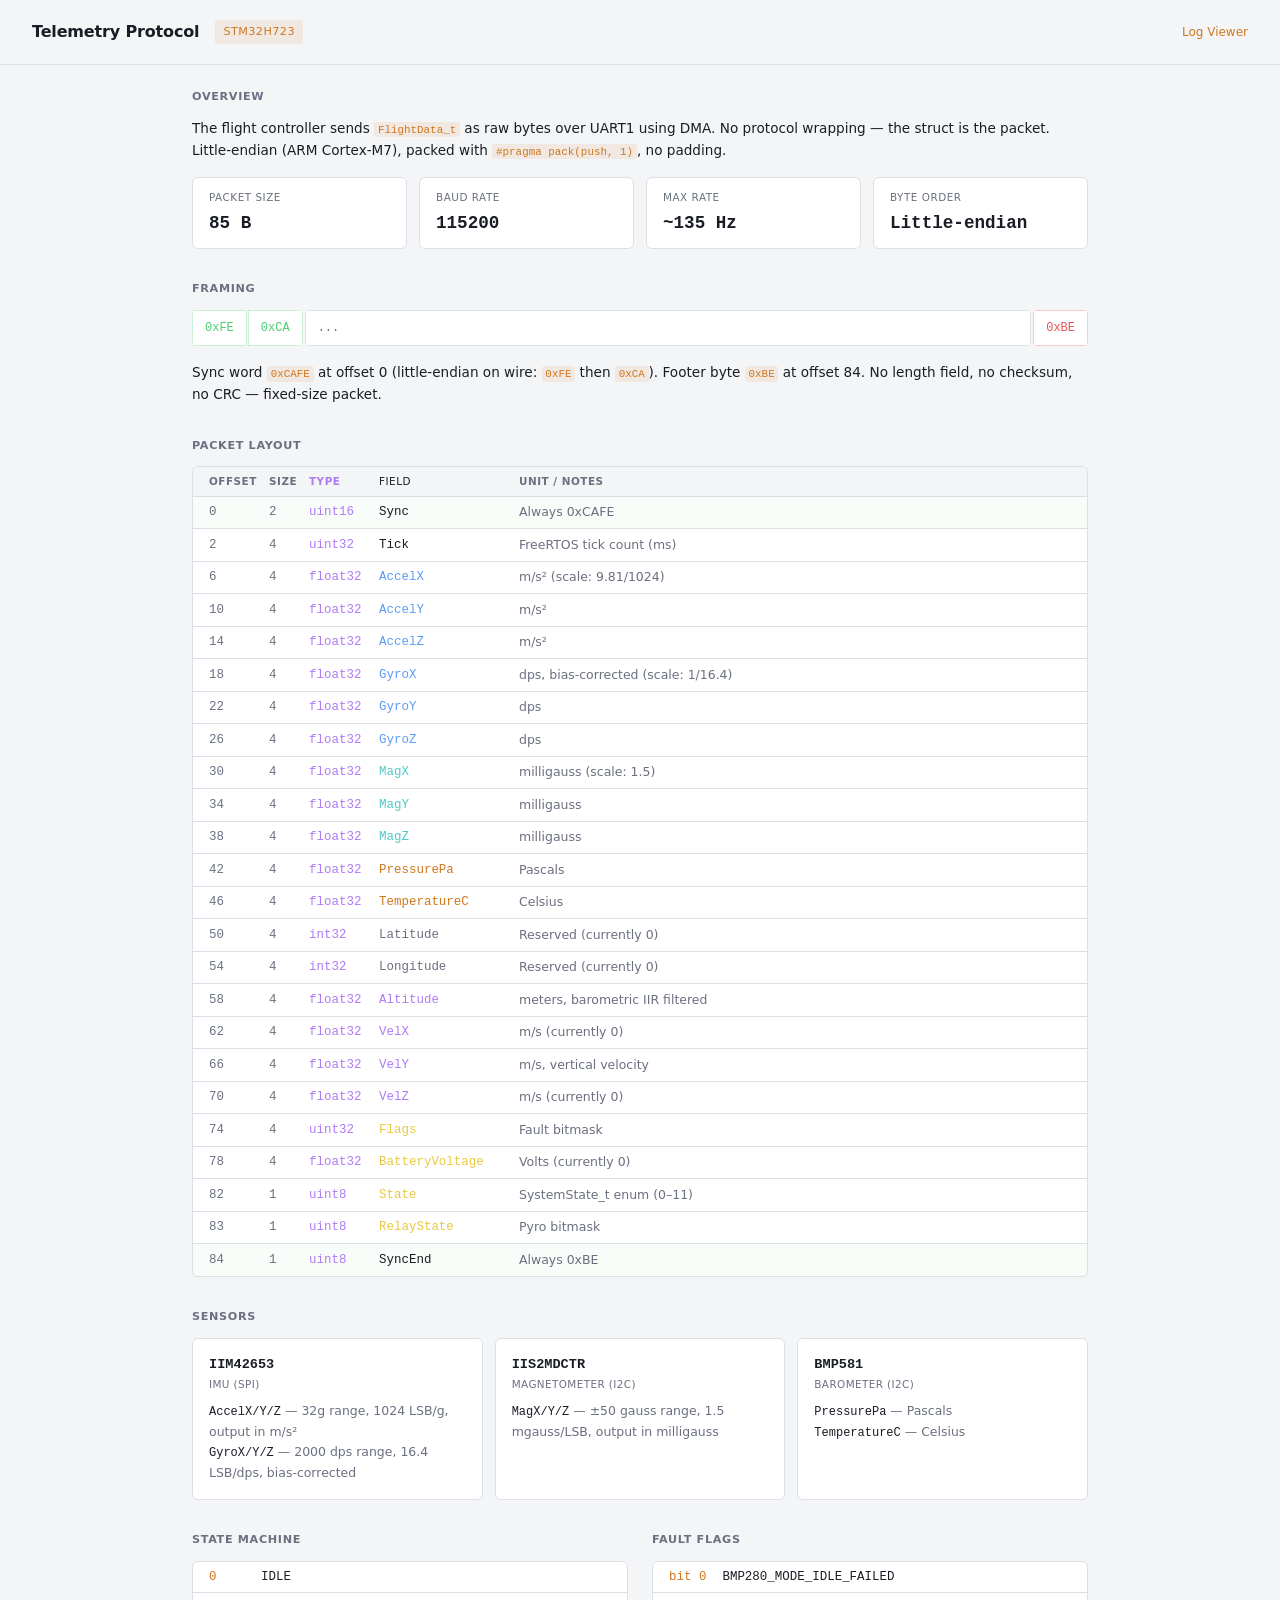
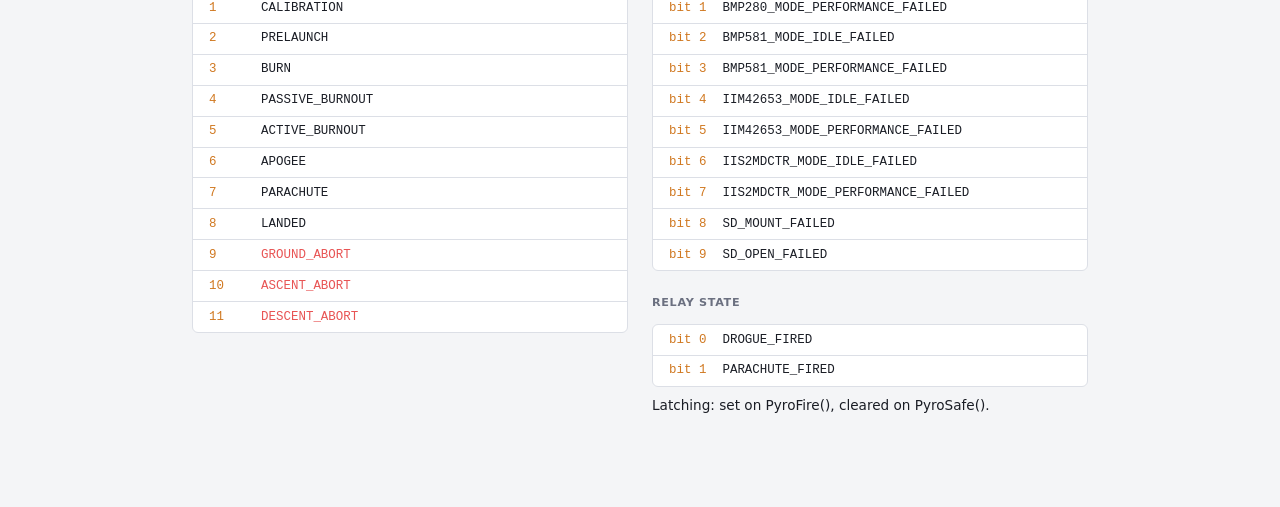
==== docs/protocol.html @ 053e610c "docs: add protocol explanation" ====
<!DOCTYPE html>
<html lang="en">
<head>
<meta charset="UTF-8">
<meta name="viewport" content="width=device-width, initial-scale=1.0">
<title>Telemetry Protocol</title>
<link rel="stylesheet" href="css/style.css">
<link rel="stylesheet" href="css/protocol.css">
</head>
<body>

<div class="header">
    <h1>Telemetry Protocol</h1>
    <span class="tag">STM32H723</span>
    <a href="index.html" class="header-link">Log Viewer</a>
</div>

<div class="protocol-content">

<section class="proto-section">
    <h2>Overview</h2>
    <p>The flight controller sends <code>FlightData_t</code> as raw bytes over UART1 using DMA. No protocol wrapping — the struct is the packet. Little-endian (ARM Cortex-M7), packed with <code>#pragma pack(push, 1)</code>, no padding.</p>
    <div class="proto-stats">
        <div class="stat-card"><div class="label">Packet size</div><div class="value">85 B</div></div>
        <div class="stat-card"><div class="label">Baud rate</div><div class="value">115200</div></div>
        <div class="stat-card"><div class="label">Max rate</div><div class="value">~135 Hz</div></div>
        <div class="stat-card"><div class="label">Byte order</div><div class="value">Little-endian</div></div>
    </div>
</section>

<section class="proto-section">
    <h2>Framing</h2>
    <div class="frame-diagram">
        <div class="frame-byte frame-sync" data-label="Sync"><span>0xFE</span><span>0xCA</span></div>
        <div class="frame-byte frame-payload" data-label="Payload (81 bytes)"><span>...</span></div>
        <div class="frame-byte frame-footer" data-label="Footer"><span>0xBE</span></div>
    </div>
    <p>Sync word <code>0xCAFE</code> at offset 0 (little-endian on wire: <code>0xFE</code> then <code>0xCA</code>). Footer byte <code>0xBE</code> at offset 84. No length field, no checksum, no CRC — fixed-size packet.</p>
</section>

<section class="proto-section">
    <h2>Packet Layout</h2>
    <div class="field-list">
        <div class="field-row field-header">
            <span class="f-offset">Offset</span>
            <span class="f-size">Size</span>
            <span class="f-type">Type</span>
            <span class="f-name">Field</span>
            <span class="f-unit">Unit / Notes</span>
        </div>
        <div class="field-row framing"><span class="f-offset">0</span><span class="f-size">2</span><span class="f-type">uint16</span><span class="f-name">Sync</span><span class="f-unit">Always 0xCAFE</span></div>
        <div class="field-row"><span class="f-offset">2</span><span class="f-size">4</span><span class="f-type">uint32</span><span class="f-name">Tick</span><span class="f-unit">FreeRTOS tick count (ms)</span></div>
        <div class="field-row imu"><span class="f-offset">6</span><span class="f-size">4</span><span class="f-type">float32</span><span class="f-name">AccelX</span><span class="f-unit">m/s² (scale: 9.81/1024)</span></div>
        <div class="field-row imu"><span class="f-offset">10</span><span class="f-size">4</span><span class="f-type">float32</span><span class="f-name">AccelY</span><span class="f-unit">m/s²</span></div>
        <div class="field-row imu"><span class="f-offset">14</span><span class="f-size">4</span><span class="f-type">float32</span><span class="f-name">AccelZ</span><span class="f-unit">m/s²</span></div>
        <div class="field-row imu"><span class="f-offset">18</span><span class="f-size">4</span><span class="f-type">float32</span><span class="f-name">GyroX</span><span class="f-unit">dps, bias-corrected (scale: 1/16.4)</span></div>
        <div class="field-row imu"><span class="f-offset">22</span><span class="f-size">4</span><span class="f-type">float32</span><span class="f-name">GyroY</span><span class="f-unit">dps</span></div>
        <div class="field-row imu"><span class="f-offset">26</span><span class="f-size">4</span><span class="f-type">float32</span><span class="f-name">GyroZ</span><span class="f-unit">dps</span></div>
        <div class="field-row mag"><span class="f-offset">30</span><span class="f-size">4</span><span class="f-type">float32</span><span class="f-name">MagX</span><span class="f-unit">milligauss (scale: 1.5)</span></div>
        <div class="field-row mag"><span class="f-offset">34</span><span class="f-size">4</span><span class="f-type">float32</span><span class="f-name">MagY</span><span class="f-unit">milligauss</span></div>
        <div class="field-row mag"><span class="f-offset">38</span><span class="f-size">4</span><span class="f-type">float32</span><span class="f-name">MagZ</span><span class="f-unit">milligauss</span></div>
        <div class="field-row baro"><span class="f-offset">42</span><span class="f-size">4</span><span class="f-type">float32</span><span class="f-name">PressurePa</span><span class="f-unit">Pascals</span></div>
        <div class="field-row baro"><span class="f-offset">46</span><span class="f-size">4</span><span class="f-type">float32</span><span class="f-name">TemperatureC</span><span class="f-unit">Celsius</span></div>
        <div class="field-row gps"><span class="f-offset">50</span><span class="f-size">4</span><span class="f-type">int32</span><span class="f-name">Latitude</span><span class="f-unit">Reserved (currently 0)</span></div>
        <div class="field-row gps"><span class="f-offset">54</span><span class="f-size">4</span><span class="f-type">int32</span><span class="f-name">Longitude</span><span class="f-unit">Reserved (currently 0)</span></div>
        <div class="field-row nav"><span class="f-offset">58</span><span class="f-size">4</span><span class="f-type">float32</span><span class="f-name">Altitude</span><span class="f-unit">meters, barometric IIR filtered</span></div>
        <div class="field-row nav"><span class="f-offset">62</span><span class="f-size">4</span><span class="f-type">float32</span><span class="f-name">VelX</span><span class="f-unit">m/s (currently 0)</span></div>
        <div class="field-row nav"><span class="f-offset">66</span><span class="f-size">4</span><span class="f-type">float32</span><span class="f-name">VelY</span><span class="f-unit">m/s, vertical velocity</span></div>
        <div class="field-row nav"><span class="f-offset">70</span><span class="f-size">4</span><span class="f-type">float32</span><span class="f-name">VelZ</span><span class="f-unit">m/s (currently 0)</span></div>
        <div class="field-row status"><span class="f-offset">74</span><span class="f-size">4</span><span class="f-type">uint32</span><span class="f-name">Flags</span><span class="f-unit">Fault bitmask</span></div>
        <div class="field-row status"><span class="f-offset">78</span><span class="f-size">4</span><span class="f-type">float32</span><span class="f-name">BatteryVoltage</span><span class="f-unit">Volts (currently 0)</span></div>
        <div class="field-row status"><span class="f-offset">82</span><span class="f-size">1</span><span class="f-type">uint8</span><span class="f-name">State</span><span class="f-unit">SystemState_t enum (0–11)</span></div>
        <div class="field-row status"><span class="f-offset">83</span><span class="f-size">1</span><span class="f-type">uint8</span><span class="f-name">RelayState</span><span class="f-unit">Pyro bitmask</span></div>
        <div class="field-row framing"><span class="f-offset">84</span><span class="f-size">1</span><span class="f-type">uint8</span><span class="f-name">SyncEnd</span><span class="f-unit">Always 0xBE</span></div>
    </div>
</section>

<section class="proto-section">
    <h2>Sensors</h2>
    <div class="sensor-grid">
        <div class="sensor-card">
            <div class="sensor-name">IIM42653</div>
            <div class="sensor-type">IMU (SPI)</div>
            <div class="sensor-fields">
                <span>AccelX/Y/Z</span> — 32g range, 1024 LSB/g, output in m/s²<br>
                <span>GyroX/Y/Z</span> — 2000 dps range, 16.4 LSB/dps, bias-corrected
            </div>
        </div>
        <div class="sensor-card">
            <div class="sensor-name">IIS2MDCTR</div>
            <div class="sensor-type">Magnetometer (I2C)</div>
            <div class="sensor-fields">
                <span>MagX/Y/Z</span> — ±50 gauss range, 1.5 mgauss/LSB, output in milligauss
            </div>
        </div>
        <div class="sensor-card">
            <div class="sensor-name">BMP581</div>
            <div class="sensor-type">Barometer (I2C)</div>
            <div class="sensor-fields">
                <span>PressurePa</span> — Pascals<br>
                <span>TemperatureC</span> — Celsius
            </div>
        </div>
    </div>
</section>

<section class="proto-section two-col">
    <div>
        <h2>State Machine</h2>
        <div class="enum-list">
            <div class="enum-row"><span class="enum-val">0</span><span class="enum-name">IDLE</span></div>
            <div class="enum-row"><span class="enum-val">1</span><span class="enum-name">CALIBRATION</span></div>
            <div class="enum-row"><span class="enum-val">2</span><span class="enum-name">PRELAUNCH</span></div>
            <div class="enum-row"><span class="enum-val">3</span><span class="enum-name">BURN</span></div>
            <div class="enum-row"><span class="enum-val">4</span><span class="enum-name">PASSIVE_BURNOUT</span></div>
            <div class="enum-row"><span class="enum-val">5</span><span class="enum-name">ACTIVE_BURNOUT</span></div>
            <div class="enum-row"><span class="enum-val">6</span><span class="enum-name">APOGEE</span></div>
            <div class="enum-row"><span class="enum-val">7</span><span class="enum-name">PARACHUTE</span></div>
            <div class="enum-row"><span class="enum-val">8</span><span class="enum-name">LANDED</span></div>
            <div class="enum-row abort"><span class="enum-val">9</span><span class="enum-name">GROUND_ABORT</span></div>
            <div class="enum-row abort"><span class="enum-val">10</span><span class="enum-name">ASCENT_ABORT</span></div>
            <div class="enum-row abort"><span class="enum-val">11</span><span class="enum-name">DESCENT_ABORT</span></div>
        </div>
    </div>
    <div>
        <h2>Fault Flags</h2>
        <div class="enum-list">
            <div class="enum-row"><span class="enum-val">bit 0</span><span class="enum-name">BMP280_MODE_IDLE_FAILED</span></div>
            <div class="enum-row"><span class="enum-val">bit 1</span><span class="enum-name">BMP280_MODE_PERFORMANCE_FAILED</span></div>
            <div class="enum-row"><span class="enum-val">bit 2</span><span class="enum-name">BMP581_MODE_IDLE_FAILED</span></div>
            <div class="enum-row"><span class="enum-val">bit 3</span><span class="enum-name">BMP581_MODE_PERFORMANCE_FAILED</span></div>
            <div class="enum-row"><span class="enum-val">bit 4</span><span class="enum-name">IIM42653_MODE_IDLE_FAILED</span></div>
            <div class="enum-row"><span class="enum-val">bit 5</span><span class="enum-name">IIM42653_MODE_PERFORMANCE_FAILED</span></div>
            <div class="enum-row"><span class="enum-val">bit 6</span><span class="enum-name">IIS2MDCTR_MODE_IDLE_FAILED</span></div>
            <div class="enum-row"><span class="enum-val">bit 7</span><span class="enum-name">IIS2MDCTR_MODE_PERFORMANCE_FAILED</span></div>
            <div class="enum-row"><span class="enum-val">bit 8</span><span class="enum-name">SD_MOUNT_FAILED</span></div>
            <div class="enum-row"><span class="enum-val">bit 9</span><span class="enum-name">SD_OPEN_FAILED</span></div>
        </div>

        <h2 style="margin-top: 1.5rem;">Relay State</h2>
        <div class="enum-list">
            <div class="enum-row"><span class="enum-val">bit 0</span><span class="enum-name">DROGUE_FIRED</span></div>
            <div class="enum-row"><span class="enum-val">bit 1</span><span class="enum-name">PARACHUTE_FIRED</span></div>
        </div>
        <p class="enum-note">Latching: set on PyroFire(), cleared on PyroSafe().</p>
    </div>
</section>

</div>

</body>
</html>
---- docs/css/style.css ----
:root {
    --bg: #12141a;
    --surface: #1a1d25;
    --border: #2a2d38;
    --text: #e0e2e8;
    --text-dim: #7a7e8c;
    --accent: #e89030;
    --accent-dim: rgba(232, 144, 48, 0.15);
    --red: #e85454;
    --green: #4ecb71;
    --blue: #5b9cf6;
    --purple: #b07af5;
    --cyan: #4ec9c9;
    --yellow: #e8c840;
    --chart-grid: rgba(255,255,255,0.04);
    --chart-grid-strong: rgba(255,255,255,0.08);
    --handle: #e89030;
    --range-bg: rgba(232, 144, 48, 0.08);
    --range-active: rgba(232, 144, 48, 0.15);
}

@media (prefers-color-scheme: light) {
    :root {
        --bg: #f4f5f7;
        --surface: #ffffff;
        --border: #dcdfe6;
        --text: #1a1d25;
        --text-dim: #6b7080;
        --accent: #d07820;
        --accent-dim: rgba(208, 120, 32, 0.1);
        --chart-grid: rgba(0,0,0,0.04);
        --chart-grid-strong: rgba(0,0,0,0.08);
        --handle: #d07820;
        --range-bg: rgba(208, 120, 32, 0.06);
        --range-active: rgba(208, 120, 32, 0.12);
    }
}

:root[data-theme="light"] {
    --bg: #f4f5f7;
    --surface: #ffffff;
    --border: #dcdfe6;
    --text: #1a1d25;
    --text-dim: #6b7080;
    --accent: #d07820;
    --accent-dim: rgba(208, 120, 32, 0.1);
    --chart-grid: rgba(0,0,0,0.04);
    --chart-grid-strong: rgba(0,0,0,0.08);
    --handle: #d07820;
    --range-bg: rgba(208, 120, 32, 0.06);
    --range-active: rgba(208, 120, 32, 0.12);
}

:root[data-theme="dark"] {
    --bg: #12141a;
    --surface: #1a1d25;
    --border: #2a2d38;
    --text: #e0e2e8;
    --text-dim: #7a7e8c;
    --accent: #e89030;
    --accent-dim: rgba(232, 144, 48, 0.15);
    --chart-grid: rgba(255,255,255,0.04);
    --chart-grid-strong: rgba(255,255,255,0.08);
    --handle: #e89030;
    --range-bg: rgba(232, 144, 48, 0.08);
    --range-active: rgba(232, 144, 48, 0.15);
}

* { margin: 0; padding: 0; box-sizing: border-box; }

body {
    font-family: -apple-system, BlinkMacSystemFont, 'Segoe UI', system-ui, sans-serif;
    background: var(--bg);
    color: var(--text);
    min-height: 100vh;
    line-height: 1.5;
}

.header {
    padding: 1.25rem 2rem;
    border-bottom: 1px solid var(--border);
    display: flex;
    align-items: center;
    gap: 1rem;
}

.header h1 { font-size: 1rem; font-weight: 600; letter-spacing: -0.01em; }

.header .tag {
    font-size: 0.7rem; font-weight: 500; letter-spacing: 0.04em;
    text-transform: uppercase; color: var(--accent);
    background: var(--accent-dim); padding: 0.2rem 0.5rem; border-radius: 3px;
}

.header .header-link {
    font-size: 0.75rem; color: var(--accent); text-decoration: none; font-weight: 500;
}
.header .header-link:hover { text-decoration: underline; }

.header .file-info {
    margin-left: auto; font-size: 0.8rem; color: var(--text-dim);
    font-family: 'SF Mono', 'Cascadia Code', 'Fira Code', monospace;
}

.drop-zone {
    margin: 1.5rem 2rem; padding: 3rem 2rem;
    border: 2px dashed var(--border); border-radius: 8px;
    text-align: center; cursor: pointer;
    transition: border-color 0.15s, background 0.15s;
}
.drop-zone:hover, .drop-zone.dragover { border-color: var(--accent); background: var(--accent-dim); }
.drop-zone p { color: var(--text-dim); font-size: 0.9rem; }
.drop-zone p strong { color: var(--text); }
.drop-zone .formats {
    margin-top: 0.5rem; font-size: 0.75rem; color: var(--text-dim);
    font-family: 'SF Mono', 'Cascadia Code', 'Fira Code', monospace;
}

.stats {
    display: grid; grid-template-columns: repeat(auto-fit, minmax(140px, 1fr));
    gap: 0.75rem; margin: 0 2rem 1.5rem;
}
.stat-card {
    background: var(--surface); border: 1px solid var(--border);
    border-radius: 6px; padding: 0.75rem 1rem;
}
.stat-card .label {
    font-size: 0.65rem; font-weight: 500; letter-spacing: 0.05em;
    text-transform: uppercase; color: var(--text-dim); margin-bottom: 0.25rem;
}
.stat-card .value {
    font-size: 1.1rem; font-weight: 600;
    font-family: 'SF Mono', 'Cascadia Code', 'Fira Code', monospace;
    font-variant-numeric: tabular-nums;
}

.range-control {
    margin: 0 2rem 1rem; padding: 0.75rem 1rem;
    background: var(--surface); border: 1px solid var(--border); border-radius: 6px;
}
.range-control .range-label {
    font-size: 0.65rem; font-weight: 500; letter-spacing: 0.05em;
    text-transform: uppercase; color: var(--text-dim); margin-bottom: 0.5rem;
    display: flex; justify-content: space-between;
}
.range-track {
    position: relative; height: 32px; background: var(--range-bg);
    border-radius: 4px; cursor: pointer; user-select: none;
}
.range-selected {
    position: absolute; top: 0; height: 100%;
    background: var(--range-active); border-radius: 2px;
}
.range-handle {
    position: absolute; top: -2px; width: 8px; height: 36px;
    background: var(--handle); border-radius: 3px; cursor: ew-resize;
    transition: transform 0.05s;
}
.range-handle:hover, .range-handle.active { transform: scaleX(1.4); }
.range-handle-left { border-top-right-radius: 0; border-bottom-right-radius: 0; }
.range-handle-right { border-top-left-radius: 0; border-bottom-left-radius: 0; }
.range-minimap {
    position: absolute; top: 4px; left: 0; right: 0; bottom: 4px;
    pointer-events: none;
}
.range-minimap canvas { width: 100%; height: 100%; display: block; }

.charts { padding: 0 2rem 2rem; display: flex; flex-direction: column; gap: 1rem; }
.chart-container {
    background: var(--surface); border: 1px solid var(--border);
    border-radius: 6px; padding: 1rem; overflow-x: auto;
    position: relative;
}
.chart-container .chart-title {
    font-size: 0.75rem; font-weight: 600; letter-spacing: 0.03em;
    text-transform: uppercase; color: var(--text-dim);
    margin-bottom: 0.75rem; display: flex; align-items: center; gap: 0.75rem;
}
.chart-container .chart-title .legend { display: flex; gap: 0.75rem; font-weight: 400; font-size: 0.65rem; }
.chart-container .chart-title .legend span { display: flex; align-items: center; gap: 0.3rem; }
.chart-container .chart-title .legend span::before { content: ''; width: 10px; height: 2px; border-radius: 1px; }
.legend-x::before { background: var(--red) !important; }
.legend-y::before { background: var(--green) !important; }
.legend-z::before { background: var(--blue) !important; }
.chart-container canvas { width: 100%; height: 180px; display: block; }

input[type="file"] { display: none; }
.chart-tooltip {
    position: absolute; pointer-events: none;
    background: var(--surface); border: 1px solid var(--border);
    border-radius: 4px; padding: 0.35rem 0.5rem;
    font-size: 0.7rem; font-family: 'SF Mono', 'Cascadia Code', 'Fira Code', monospace;
    font-variant-numeric: tabular-nums; color: var(--text);
    white-space: nowrap; z-index: 10; box-shadow: 0 2px 8px rgba(0,0,0,0.2);
    transition: opacity 0.08s;
}
.chart-tooltip .tt-sample { color: var(--text-dim); margin-bottom: 0.15rem; }
.chart-tooltip .tt-drop {
    color: var(--red); font-weight: 600; margin-bottom: 0.15rem;
}
.chart-tooltip .tt-row { display: flex; align-items: center; gap: 0.4rem; }
.chart-tooltip .tt-dot { width: 6px; height: 6px; border-radius: 50%; flex-shrink: 0; }
.hidden { display: none; }
---- docs/css/protocol.css ----
.header .header-link { margin-left: auto; }

.protocol-content {
    max-width: 960px;
    margin: 0 auto;
    padding: 1.5rem 2rem 3rem;
}

.proto-section {
    margin-bottom: 2rem;
}
.proto-section h2 {
    font-size: 0.7rem;
    font-weight: 600;
    letter-spacing: 0.06em;
    text-transform: uppercase;
    color: var(--text-dim);
    margin-bottom: 0.75rem;
}
.proto-section p {
    font-size: 0.85rem;
    color: var(--text);
    line-height: 1.6;
    margin-bottom: 0.75rem;
}
.proto-section code {
    font-family: 'SF Mono', 'Cascadia Code', 'Fira Code', monospace;
    font-size: 0.8em;
    background: var(--accent-dim);
    color: var(--accent);
    padding: 0.15em 0.35em;
    border-radius: 3px;
}

.proto-stats {
    display: grid;
    grid-template-columns: repeat(4, 1fr);
    gap: 0.75rem;
    margin-top: 1rem;
}

/* frame diagram */
.frame-diagram {
    display: flex;
    gap: 2px;
    margin-bottom: 1rem;
    font-family: 'SF Mono', 'Cascadia Code', 'Fira Code', monospace;
    font-size: 0.75rem;
}
.frame-byte {
    display: flex;
    gap: 1px;
    border-radius: 4px;
    overflow: hidden;
    position: relative;
}
.frame-byte span {
    padding: 0.5rem 0.75rem;
    background: var(--surface);
    border: 1px solid var(--border);
}
.frame-byte[data-label]::after {
    content: attr(data-label);
    position: absolute;
    bottom: -1.4rem;
    left: 50%;
    transform: translateX(-50%);
    font-size: 0.6rem;
    color: var(--text-dim);
    white-space: nowrap;
}
.frame-sync span { color: var(--green); border-color: rgba(78, 203, 113, 0.3); }
.frame-payload span { color: var(--text-dim); flex: 1; }
.frame-payload { flex: 1; }
.frame-footer span { color: var(--red); border-color: rgba(232, 84, 84, 0.3); }

/* field list */
.field-list {
    background: var(--surface);
    border: 1px solid var(--border);
    border-radius: 6px;
    overflow: hidden;
}
.field-row {
    display: grid;
    grid-template-columns: 60px 40px 70px 140px 1fr;
    padding: 0.4rem 1rem;
    font-size: 0.78rem;
    font-family: 'SF Mono', 'Cascadia Code', 'Fira Code', monospace;
    border-bottom: 1px solid var(--border);
    align-items: center;
}
.field-row:last-child { border-bottom: none; }
.field-header {
    font-family: -apple-system, BlinkMacSystemFont, 'Segoe UI', system-ui, sans-serif;
    font-size: 0.65rem;
    font-weight: 600;
    letter-spacing: 0.05em;
    text-transform: uppercase;
    color: var(--text-dim);
    background: var(--bg);
}
.field-row .f-offset { color: var(--text-dim); }
.field-row .f-size { color: var(--text-dim); }
.field-row .f-type { color: var(--purple); }
.field-row .f-name { color: var(--text); font-weight: 500; }
.field-row .f-unit { color: var(--text-dim); font-family: -apple-system, BlinkMacSystemFont, 'Segoe UI', system-ui, sans-serif; }

.field-row.framing { background: rgba(78, 203, 113, 0.04); }
.field-row.imu .f-name { color: var(--blue); }
.field-row.mag .f-name { color: var(--cyan); }
.field-row.baro .f-name { color: var(--accent); }
.field-row.gps .f-name { color: var(--text-dim); }
.field-row.nav .f-name { color: var(--purple); }
.field-row.status .f-name { color: var(--yellow); }

/* sensor cards */
.sensor-grid {
    display: grid;
    grid-template-columns: repeat(3, 1fr);
    gap: 0.75rem;
}
.sensor-card {
    background: var(--surface);
    border: 1px solid var(--border);
    border-radius: 6px;
    padding: 1rem;
}
.sensor-name {
    font-family: 'SF Mono', 'Cascadia Code', 'Fira Code', monospace;
    font-size: 0.85rem;
    font-weight: 600;
    color: var(--text);
    margin-bottom: 0.15rem;
}
.sensor-type {
    font-size: 0.65rem;
    font-weight: 500;
    letter-spacing: 0.04em;
    text-transform: uppercase;
    color: var(--text-dim);
    margin-bottom: 0.5rem;
}
.sensor-fields {
    font-size: 0.78rem;
    color: var(--text-dim);
    line-height: 1.6;
}
.sensor-fields span {
    color: var(--text);
    font-family: 'SF Mono', 'Cascadia Code', 'Fira Code', monospace;
    font-size: 0.75rem;
}

/* two column layout */
.two-col {
    display: grid;
    grid-template-columns: 1fr 1fr;
    gap: 1.5rem;
}

/* enum lists */
.enum-list {
    background: var(--surface);
    border: 1px solid var(--border);
    border-radius: 6px;
    overflow: hidden;
}
.enum-row {
    display: flex;
    align-items: center;
    gap: 1rem;
    padding: 0.35rem 1rem;
    font-size: 0.78rem;
    border-bottom: 1px solid var(--border);
}
.enum-row:last-child { border-bottom: none; }
.enum-val {
    font-family: 'SF Mono', 'Cascadia Code', 'Fira Code', monospace;
    color: var(--accent);
    min-width: 36px;
}
.enum-name {
    font-family: 'SF Mono', 'Cascadia Code', 'Fira Code', monospace;
    color: var(--text);
}
.enum-row.abort .enum-name { color: var(--red); }
.enum-note {
    font-size: 0.75rem;
    color: var(--text-dim);
    margin-top: 0.5rem;
}

@media (max-width: 700px) {
    .proto-stats { grid-template-columns: repeat(2, 1fr); }
    .sensor-grid { grid-template-columns: 1fr; }
    .two-col { grid-template-columns: 1fr; }
    .field-row { grid-template-columns: 45px 30px 60px 110px 1fr; font-size: 0.7rem; padding: 0.35rem 0.5rem; }
}
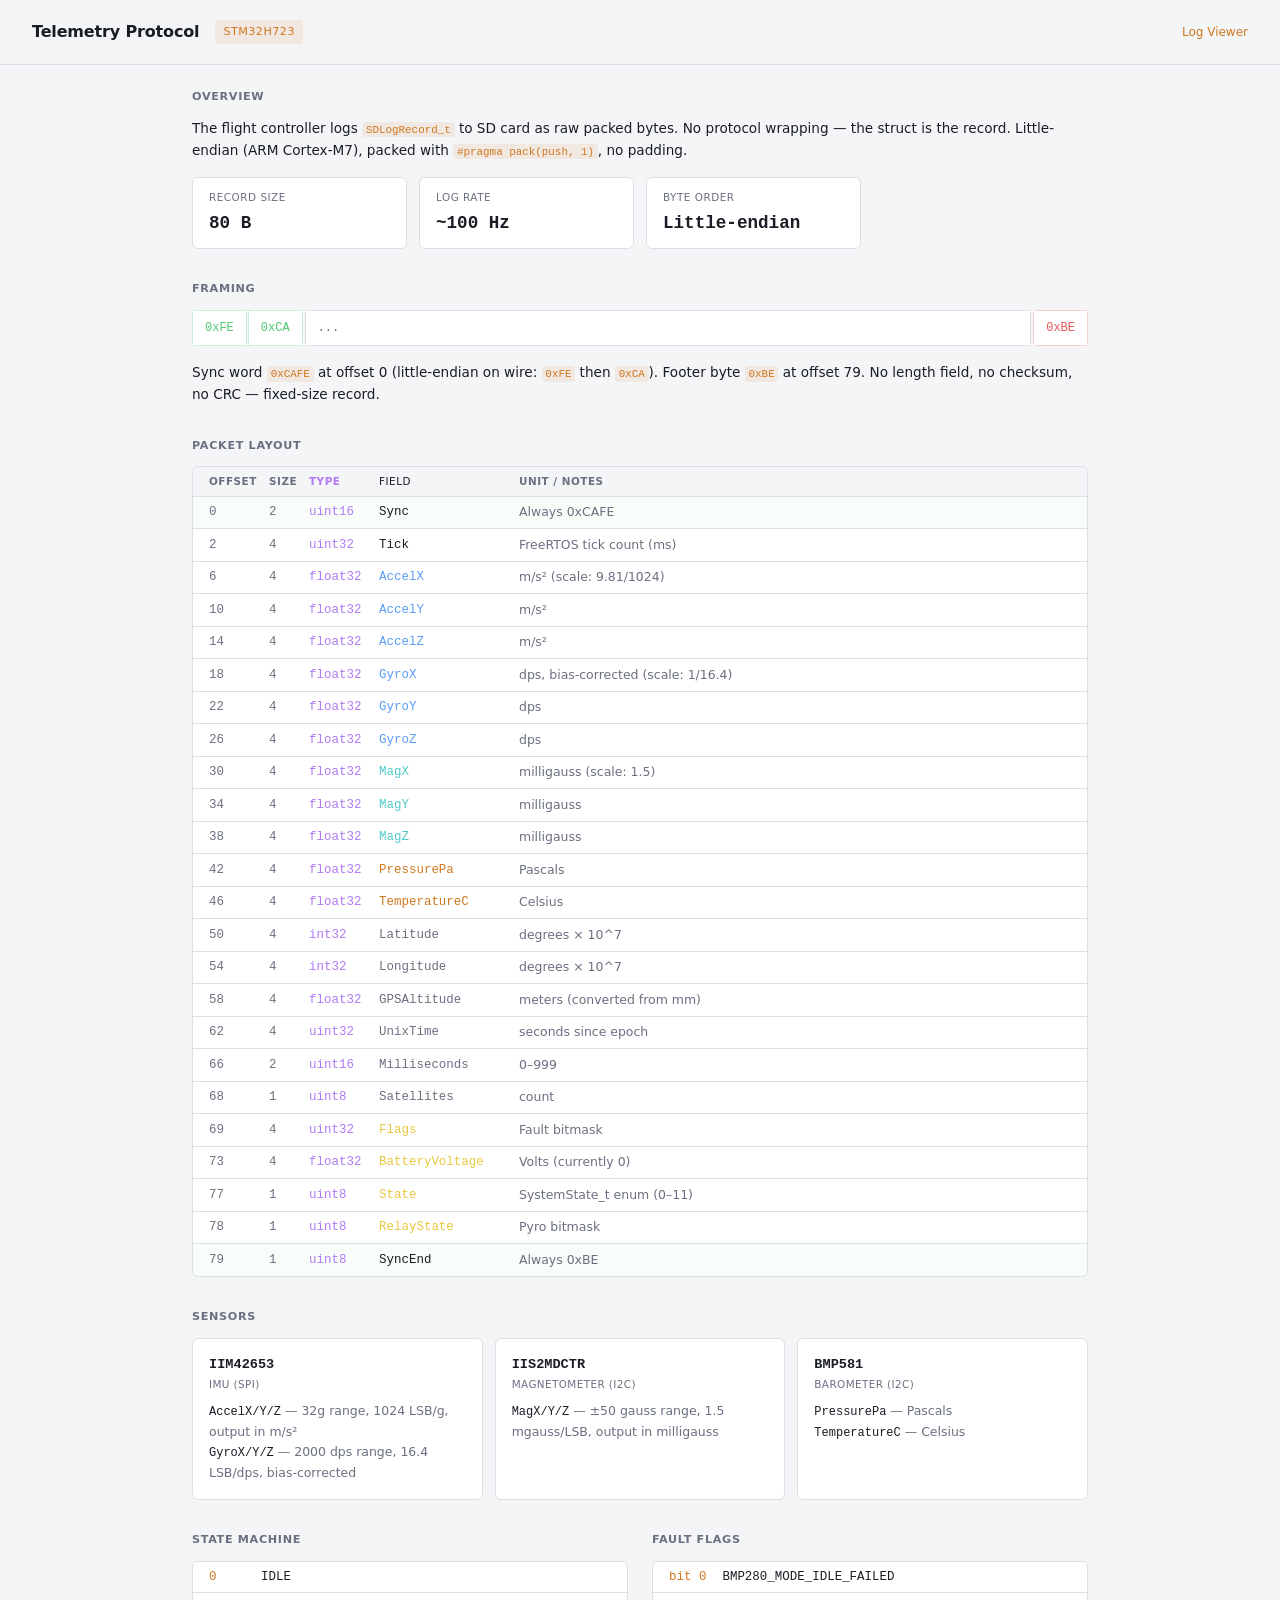
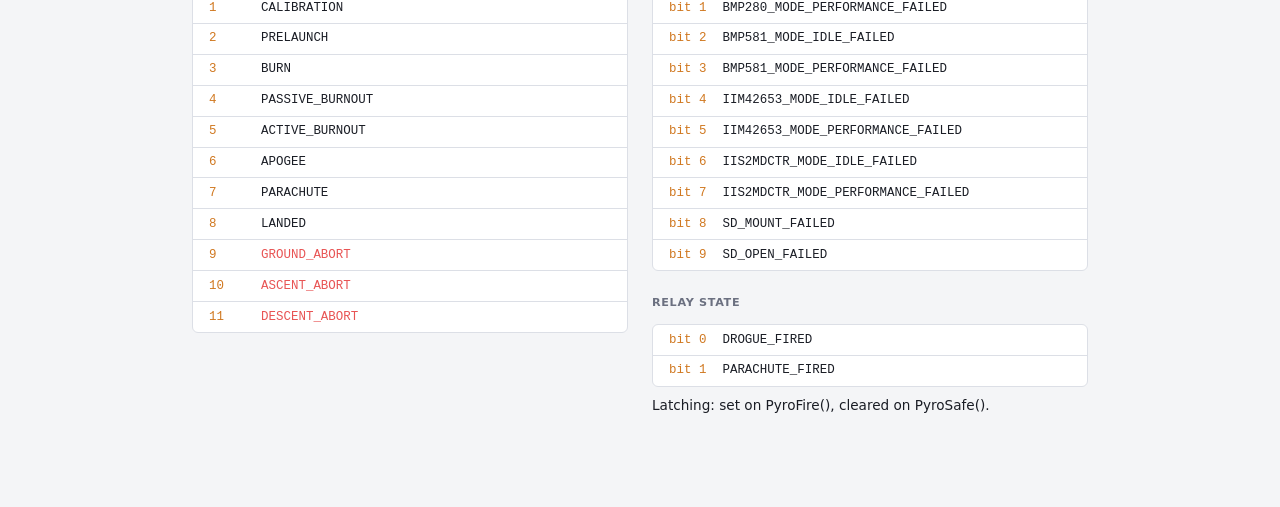
==== commit 72411723: "fix: update structs ahead of changes" ====
--- a/docs/protocol.html
+++ b/docs/protocol.html
@@ -19,11 +19,10 @@
 
 <section class="proto-section">
     <h2>Overview</h2>
-    <p>The flight controller sends <code>FlightData_t</code> as raw bytes over UART1 using DMA. No protocol wrapping — the struct is the packet. Little-endian (ARM Cortex-M7), packed with <code>#pragma pack(push, 1)</code>, no padding.</p>
+    <p>The flight controller logs <code>SDLogRecord_t</code> to SD card as raw packed bytes. No protocol wrapping — the struct is the record. Little-endian (ARM Cortex-M7), packed with <code>#pragma pack(push, 1)</code>, no padding.</p>
     <div class="proto-stats">
-        <div class="stat-card"><div class="label">Packet size</div><div class="value">85 B</div></div>
-        <div class="stat-card"><div class="label">Baud rate</div><div class="value">115200</div></div>
-        <div class="stat-card"><div class="label">Max rate</div><div class="value">~135 Hz</div></div>
+        <div class="stat-card"><div class="label">Record size</div><div class="value">80 B</div></div>
+        <div class="stat-card"><div class="label">Log rate</div><div class="value">~100 Hz</div></div>
         <div class="stat-card"><div class="label">Byte order</div><div class="value">Little-endian</div></div>
     </div>
 </section>
@@ -32,10 +31,10 @@
     <h2>Framing</h2>
     <div class="frame-diagram">
         <div class="frame-byte frame-sync" data-label="Sync"><span>0xFE</span><span>0xCA</span></div>
-        <div class="frame-byte frame-payload" data-label="Payload (81 bytes)"><span>...</span></div>
+        <div class="frame-byte frame-payload" data-label="Payload (76 bytes)"><span>...</span></div>
         <div class="frame-byte frame-footer" data-label="Footer"><span>0xBE</span></div>
     </div>
-    <p>Sync word <code>0xCAFE</code> at offset 0 (little-endian on wire: <code>0xFE</code> then <code>0xCA</code>). Footer byte <code>0xBE</code> at offset 84. No length field, no checksum, no CRC — fixed-size packet.</p>
+    <p>Sync word <code>0xCAFE</code> at offset 0 (little-endian on wire: <code>0xFE</code> then <code>0xCA</code>). Footer byte <code>0xBE</code> at offset 79. No length field, no checksum, no CRC — fixed-size record.</p>
 </section>
 
 <section class="proto-section">
@@ -61,17 +60,17 @@
         <div class="field-row mag"><span class="f-offset">38</span><span class="f-size">4</span><span class="f-type">float32</span><span class="f-name">MagZ</span><span class="f-unit">milligauss</span></div>
         <div class="field-row baro"><span class="f-offset">42</span><span class="f-size">4</span><span class="f-type">float32</span><span class="f-name">PressurePa</span><span class="f-unit">Pascals</span></div>
         <div class="field-row baro"><span class="f-offset">46</span><span class="f-size">4</span><span class="f-type">float32</span><span class="f-name">TemperatureC</span><span class="f-unit">Celsius</span></div>
-        <div class="field-row gps"><span class="f-offset">50</span><span class="f-size">4</span><span class="f-type">int32</span><span class="f-name">Latitude</span><span class="f-unit">Reserved (currently 0)</span></div>
-        <div class="field-row gps"><span class="f-offset">54</span><span class="f-size">4</span><span class="f-type">int32</span><span class="f-name">Longitude</span><span class="f-unit">Reserved (currently 0)</span></div>
-        <div class="field-row nav"><span class="f-offset">58</span><span class="f-size">4</span><span class="f-type">float32</span><span class="f-name">Altitude</span><span class="f-unit">meters, barometric IIR filtered</span></div>
-        <div class="field-row nav"><span class="f-offset">62</span><span class="f-size">4</span><span class="f-type">float32</span><span class="f-name">VelX</span><span class="f-unit">m/s (currently 0)</span></div>
-        <div class="field-row nav"><span class="f-offset">66</span><span class="f-size">4</span><span class="f-type">float32</span><span class="f-name">VelY</span><span class="f-unit">m/s, vertical velocity</span></div>
-        <div class="field-row nav"><span class="f-offset">70</span><span class="f-size">4</span><span class="f-type">float32</span><span class="f-name">VelZ</span><span class="f-unit">m/s (currently 0)</span></div>
-        <div class="field-row status"><span class="f-offset">74</span><span class="f-size">4</span><span class="f-type">uint32</span><span class="f-name">Flags</span><span class="f-unit">Fault bitmask</span></div>
-        <div class="field-row status"><span class="f-offset">78</span><span class="f-size">4</span><span class="f-type">float32</span><span class="f-name">BatteryVoltage</span><span class="f-unit">Volts (currently 0)</span></div>
-        <div class="field-row status"><span class="f-offset">82</span><span class="f-size">1</span><span class="f-type">uint8</span><span class="f-name">State</span><span class="f-unit">SystemState_t enum (0–11)</span></div>
-        <div class="field-row status"><span class="f-offset">83</span><span class="f-size">1</span><span class="f-type">uint8</span><span class="f-name">RelayState</span><span class="f-unit">Pyro bitmask</span></div>
-        <div class="field-row framing"><span class="f-offset">84</span><span class="f-size">1</span><span class="f-type">uint8</span><span class="f-name">SyncEnd</span><span class="f-unit">Always 0xBE</span></div>
+        <div class="field-row gps"><span class="f-offset">50</span><span class="f-size">4</span><span class="f-type">int32</span><span class="f-name">Latitude</span><span class="f-unit">degrees &times; 10^7</span></div>
+        <div class="field-row gps"><span class="f-offset">54</span><span class="f-size">4</span><span class="f-type">int32</span><span class="f-name">Longitude</span><span class="f-unit">degrees &times; 10^7</span></div>
+        <div class="field-row gps"><span class="f-offset">58</span><span class="f-size">4</span><span class="f-type">float32</span><span class="f-name">GPSAltitude</span><span class="f-unit">meters (converted from mm)</span></div>
+        <div class="field-row gps"><span class="f-offset">62</span><span class="f-size">4</span><span class="f-type">uint32</span><span class="f-name">UnixTime</span><span class="f-unit">seconds since epoch</span></div>
+        <div class="field-row gps"><span class="f-offset">66</span><span class="f-size">2</span><span class="f-type">uint16</span><span class="f-name">Milliseconds</span><span class="f-unit">0–999</span></div>
+        <div class="field-row gps"><span class="f-offset">68</span><span class="f-size">1</span><span class="f-type">uint8</span><span class="f-name">Satellites</span><span class="f-unit">count</span></div>
+        <div class="field-row status"><span class="f-offset">69</span><span class="f-size">4</span><span class="f-type">uint32</span><span class="f-name">Flags</span><span class="f-unit">Fault bitmask</span></div>
+        <div class="field-row status"><span class="f-offset">73</span><span class="f-size">4</span><span class="f-type">float32</span><span class="f-name">BatteryVoltage</span><span class="f-unit">Volts (currently 0)</span></div>
+        <div class="field-row status"><span class="f-offset">77</span><span class="f-size">1</span><span class="f-type">uint8</span><span class="f-name">State</span><span class="f-unit">SystemState_t enum (0–11)</span></div>
+        <div class="field-row status"><span class="f-offset">78</span><span class="f-size">1</span><span class="f-type">uint8</span><span class="f-name">RelayState</span><span class="f-unit">Pyro bitmask</span></div>
+        <div class="field-row framing"><span class="f-offset">79</span><span class="f-size">1</span><span class="f-type">uint8</span><span class="f-name">SyncEnd</span><span class="f-unit">Always 0xBE</span></div>
     </div>
 </section>
 
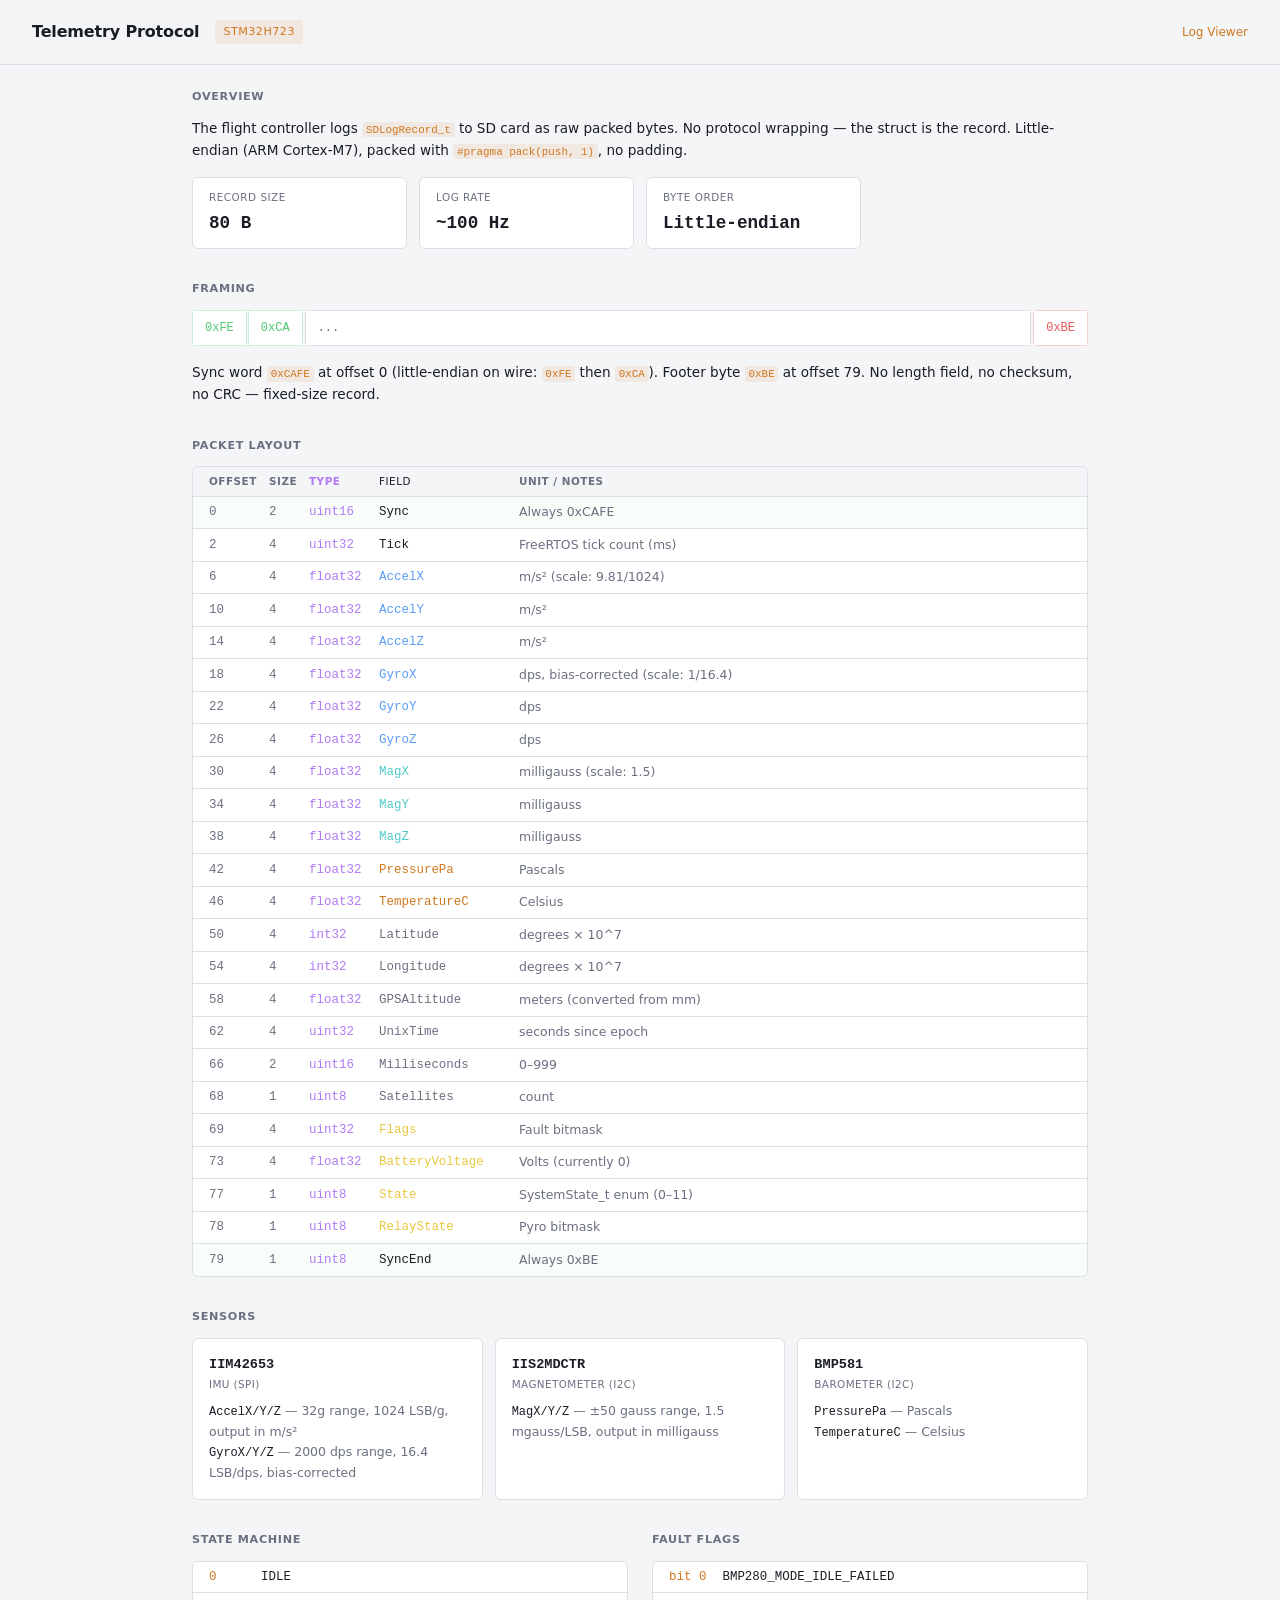
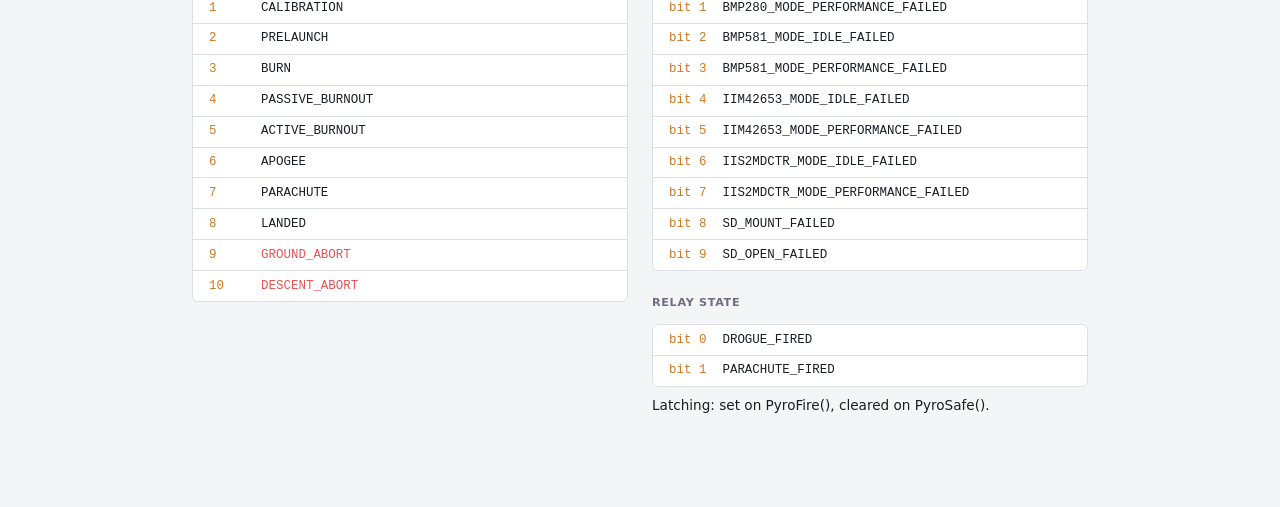
==== commit 4e7b6b96: "fix: remove ascent abort scenario, euroc rules" ====
--- a/docs/protocol.html
+++ b/docs/protocol.html
@@ -117,8 +117,7 @@
             <div class="enum-row"><span class="enum-val">7</span><span class="enum-name">PARACHUTE</span></div>
             <div class="enum-row"><span class="enum-val">8</span><span class="enum-name">LANDED</span></div>
             <div class="enum-row abort"><span class="enum-val">9</span><span class="enum-name">GROUND_ABORT</span></div>
-            <div class="enum-row abort"><span class="enum-val">10</span><span class="enum-name">ASCENT_ABORT</span></div>
-            <div class="enum-row abort"><span class="enum-val">11</span><span class="enum-name">DESCENT_ABORT</span></div>
+            <div class="enum-row abort"><span class="enum-val">10</span><span class="enum-name">DESCENT_ABORT</span></div>
         </div>
     </div>
     <div>
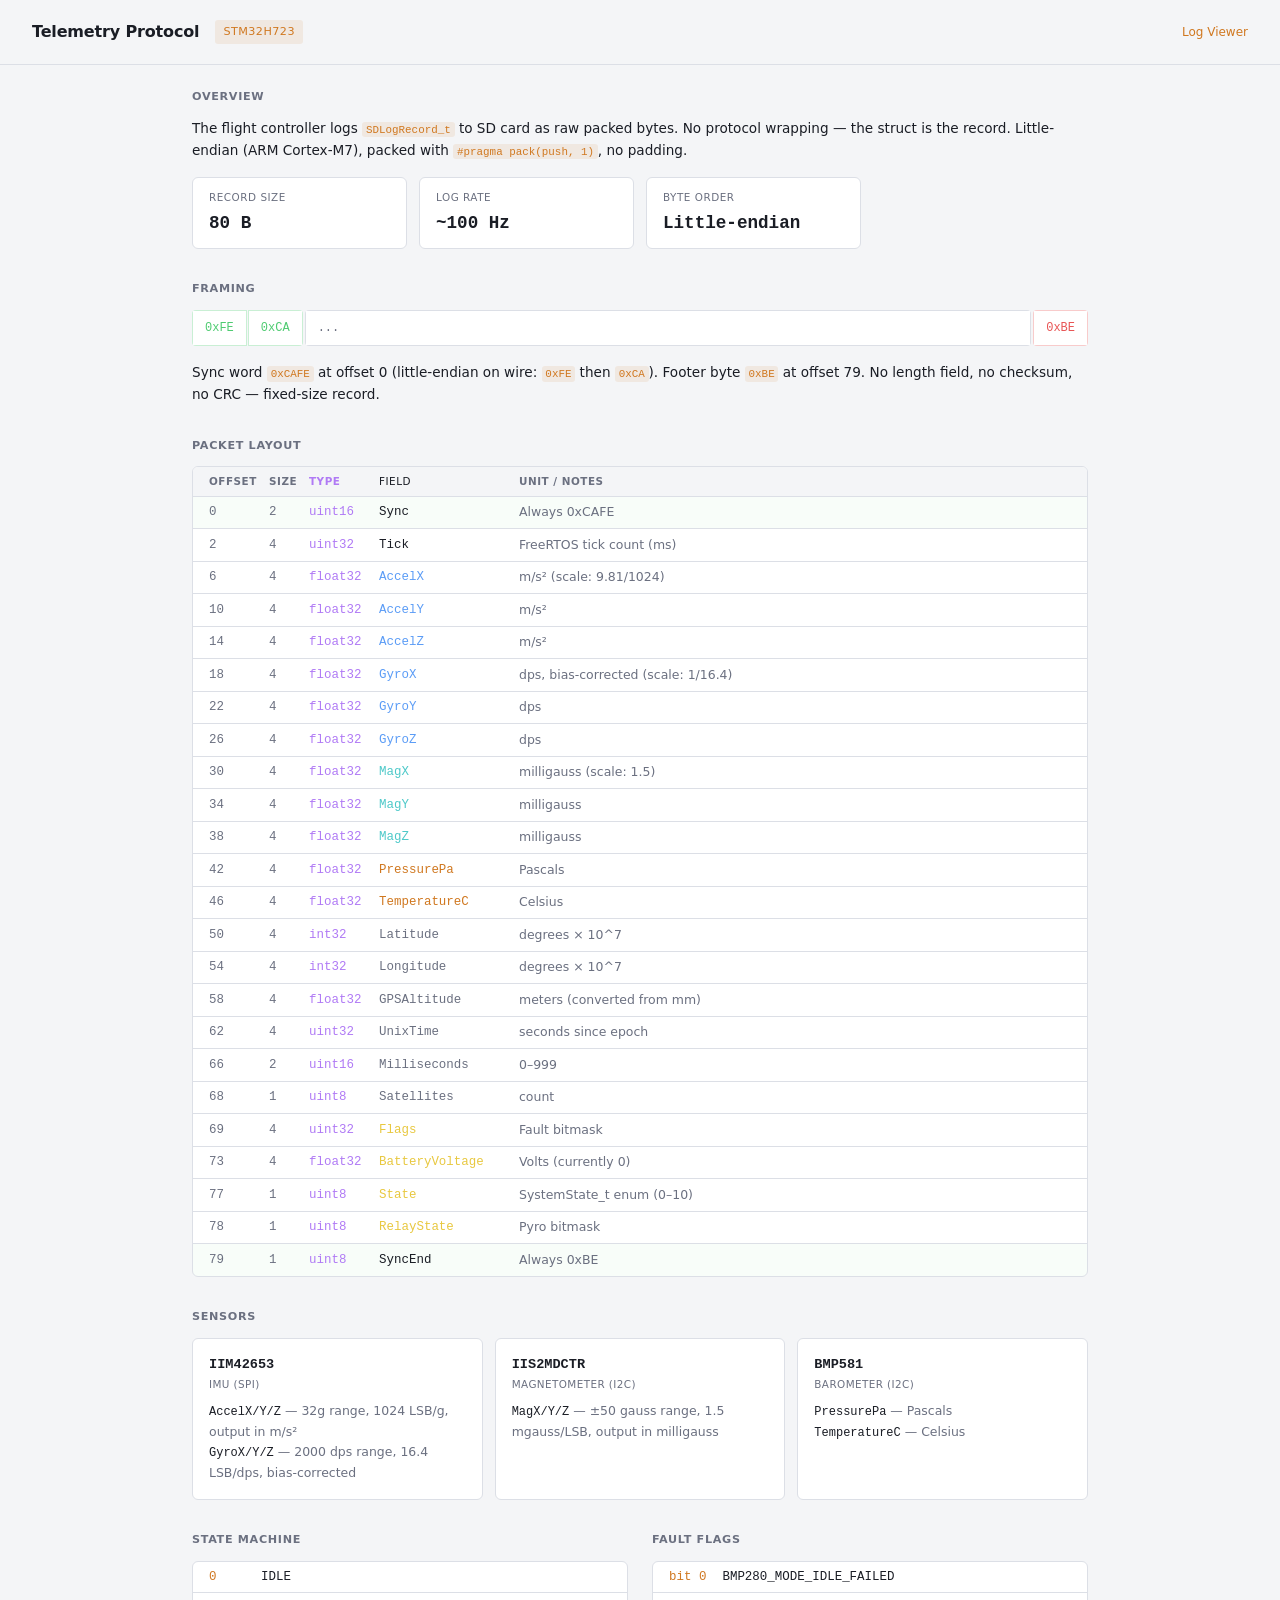
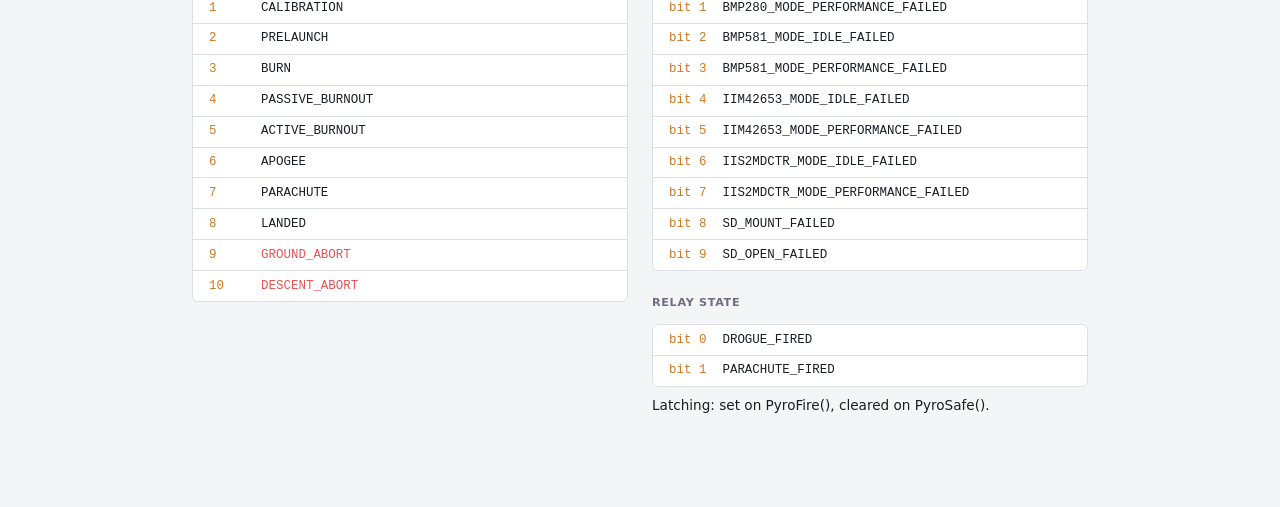
==== commit c9b99c52: "feat: merge and revise" ====
--- a/docs/protocol.html
+++ b/docs/protocol.html
@@ -68,7 +68,7 @@
         <div class="field-row gps"><span class="f-offset">68</span><span class="f-size">1</span><span class="f-type">uint8</span><span class="f-name">Satellites</span><span class="f-unit">count</span></div>
         <div class="field-row status"><span class="f-offset">69</span><span class="f-size">4</span><span class="f-type">uint32</span><span class="f-name">Flags</span><span class="f-unit">Fault bitmask</span></div>
         <div class="field-row status"><span class="f-offset">73</span><span class="f-size">4</span><span class="f-type">float32</span><span class="f-name">BatteryVoltage</span><span class="f-unit">Volts (currently 0)</span></div>
-        <div class="field-row status"><span class="f-offset">77</span><span class="f-size">1</span><span class="f-type">uint8</span><span class="f-name">State</span><span class="f-unit">SystemState_t enum (0–11)</span></div>
+        <div class="field-row status"><span class="f-offset">77</span><span class="f-size">1</span><span class="f-type">uint8</span><span class="f-name">State</span><span class="f-unit">SystemState_t enum (0–10)</span></div>
         <div class="field-row status"><span class="f-offset">78</span><span class="f-size">1</span><span class="f-type">uint8</span><span class="f-name">RelayState</span><span class="f-unit">Pyro bitmask</span></div>
         <div class="field-row framing"><span class="f-offset">79</span><span class="f-size">1</span><span class="f-type">uint8</span><span class="f-name">SyncEnd</span><span class="f-unit">Always 0xBE</span></div>
     </div>
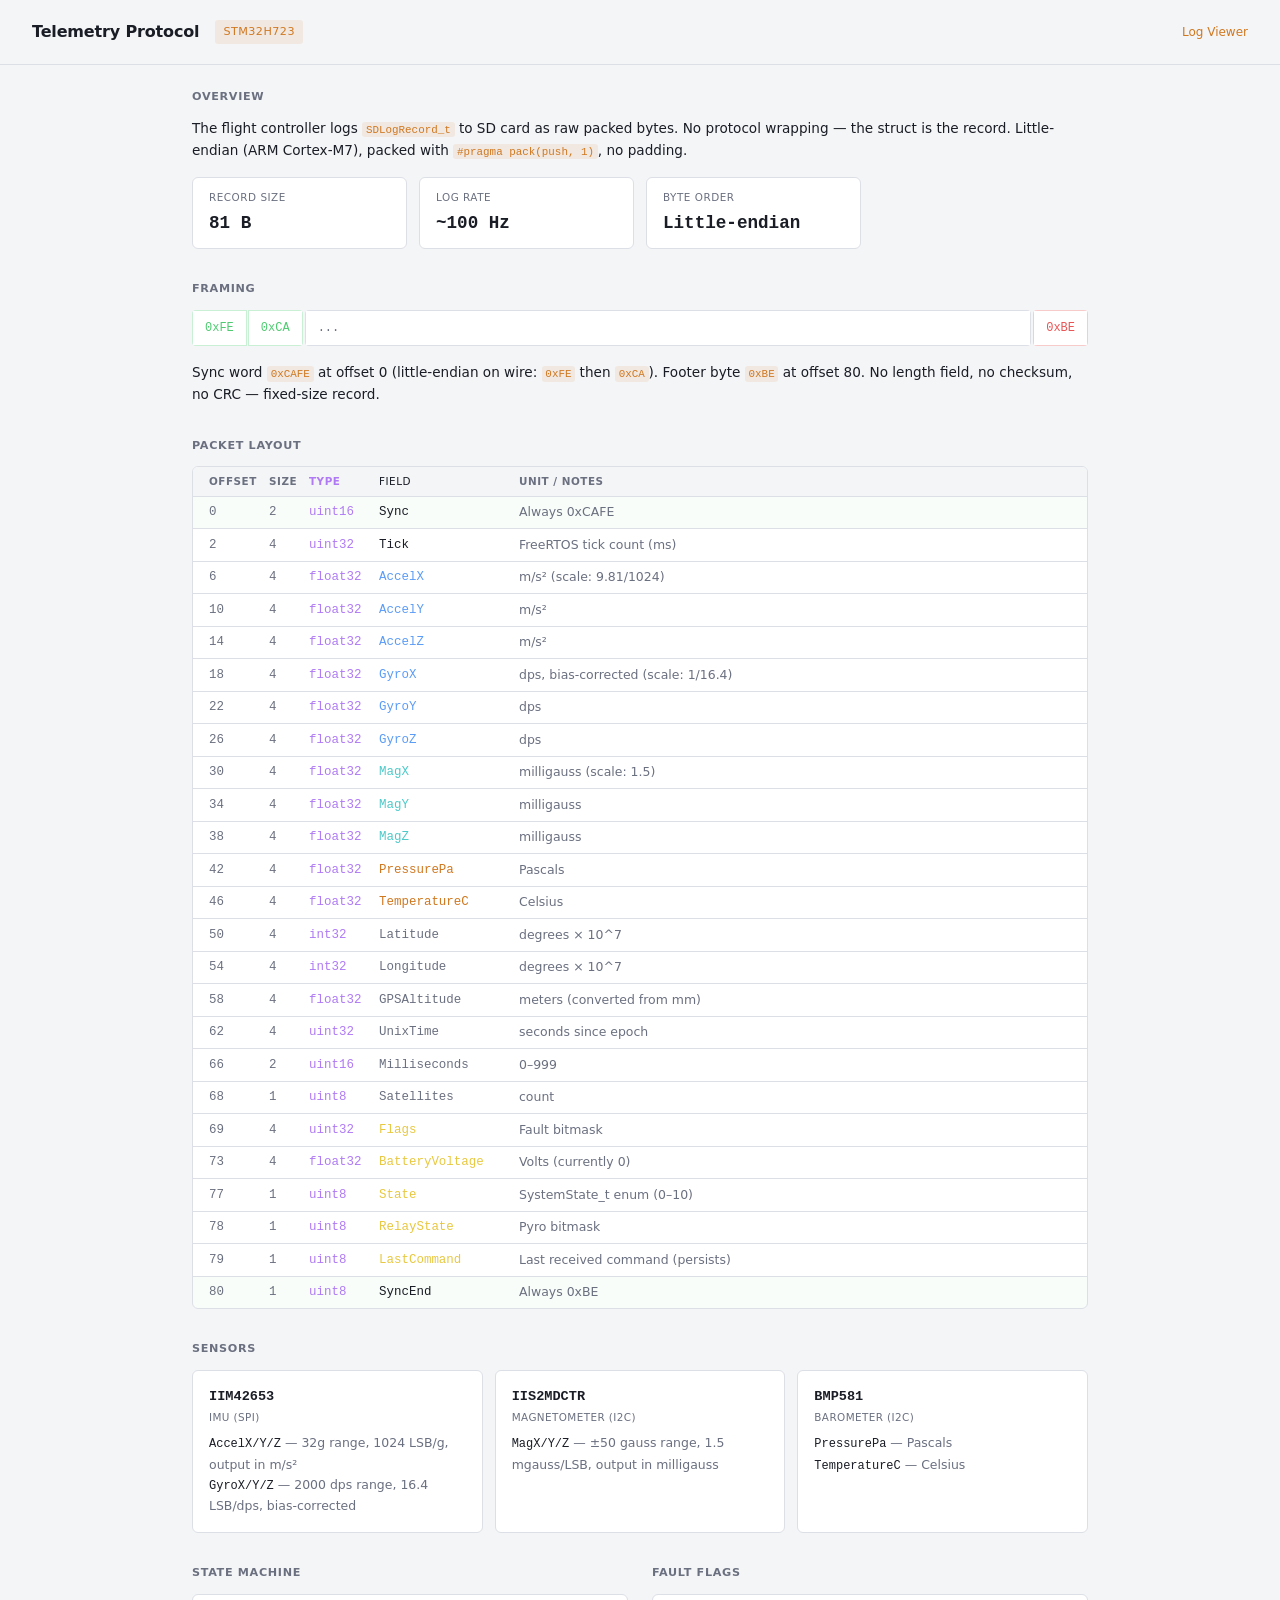
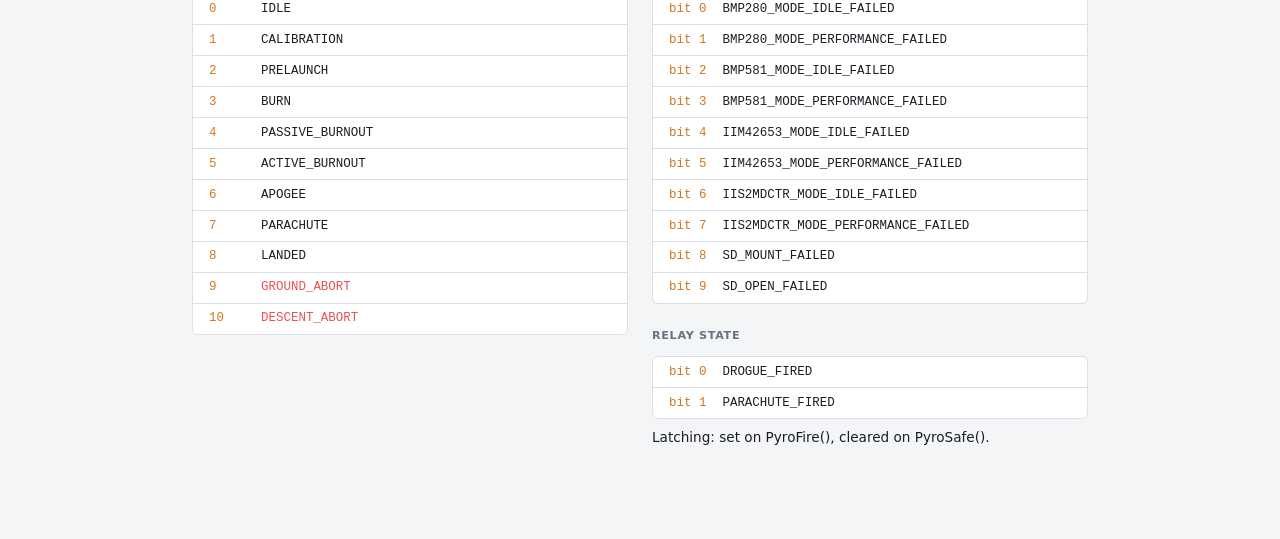
==== commit 45071363: "feat: add lastcommand to telem and SD" ====
--- a/docs/protocol.html
+++ b/docs/protocol.html
@@ -21,7 +21,7 @@
     <h2>Overview</h2>
     <p>The flight controller logs <code>SDLogRecord_t</code> to SD card as raw packed bytes. No protocol wrapping — the struct is the record. Little-endian (ARM Cortex-M7), packed with <code>#pragma pack(push, 1)</code>, no padding.</p>
     <div class="proto-stats">
-        <div class="stat-card"><div class="label">Record size</div><div class="value">80 B</div></div>
+        <div class="stat-card"><div class="label">Record size</div><div class="value">81 B</div></div>
         <div class="stat-card"><div class="label">Log rate</div><div class="value">~100 Hz</div></div>
         <div class="stat-card"><div class="label">Byte order</div><div class="value">Little-endian</div></div>
     </div>
@@ -31,10 +31,10 @@
     <h2>Framing</h2>
     <div class="frame-diagram">
         <div class="frame-byte frame-sync" data-label="Sync"><span>0xFE</span><span>0xCA</span></div>
-        <div class="frame-byte frame-payload" data-label="Payload (76 bytes)"><span>...</span></div>
+        <div class="frame-byte frame-payload" data-label="Payload (77 bytes)"><span>...</span></div>
         <div class="frame-byte frame-footer" data-label="Footer"><span>0xBE</span></div>
     </div>
-    <p>Sync word <code>0xCAFE</code> at offset 0 (little-endian on wire: <code>0xFE</code> then <code>0xCA</code>). Footer byte <code>0xBE</code> at offset 79. No length field, no checksum, no CRC — fixed-size record.</p>
+    <p>Sync word <code>0xCAFE</code> at offset 0 (little-endian on wire: <code>0xFE</code> then <code>0xCA</code>). Footer byte <code>0xBE</code> at offset 80. No length field, no checksum, no CRC — fixed-size record.</p>
 </section>
 
 <section class="proto-section">
@@ -70,7 +70,8 @@
         <div class="field-row status"><span class="f-offset">73</span><span class="f-size">4</span><span class="f-type">float32</span><span class="f-name">BatteryVoltage</span><span class="f-unit">Volts (currently 0)</span></div>
         <div class="field-row status"><span class="f-offset">77</span><span class="f-size">1</span><span class="f-type">uint8</span><span class="f-name">State</span><span class="f-unit">SystemState_t enum (0–10)</span></div>
         <div class="field-row status"><span class="f-offset">78</span><span class="f-size">1</span><span class="f-type">uint8</span><span class="f-name">RelayState</span><span class="f-unit">Pyro bitmask</span></div>
-        <div class="field-row framing"><span class="f-offset">79</span><span class="f-size">1</span><span class="f-type">uint8</span><span class="f-name">SyncEnd</span><span class="f-unit">Always 0xBE</span></div>
+        <div class="field-row status"><span class="f-offset">79</span><span class="f-size">1</span><span class="f-type">uint8</span><span class="f-name">LastCommand</span><span class="f-unit">Last received command (persists)</span></div>
+        <div class="field-row framing"><span class="f-offset">80</span><span class="f-size">1</span><span class="f-type">uint8</span><span class="f-name">SyncEnd</span><span class="f-unit">Always 0xBE</span></div>
     </div>
 </section>
 
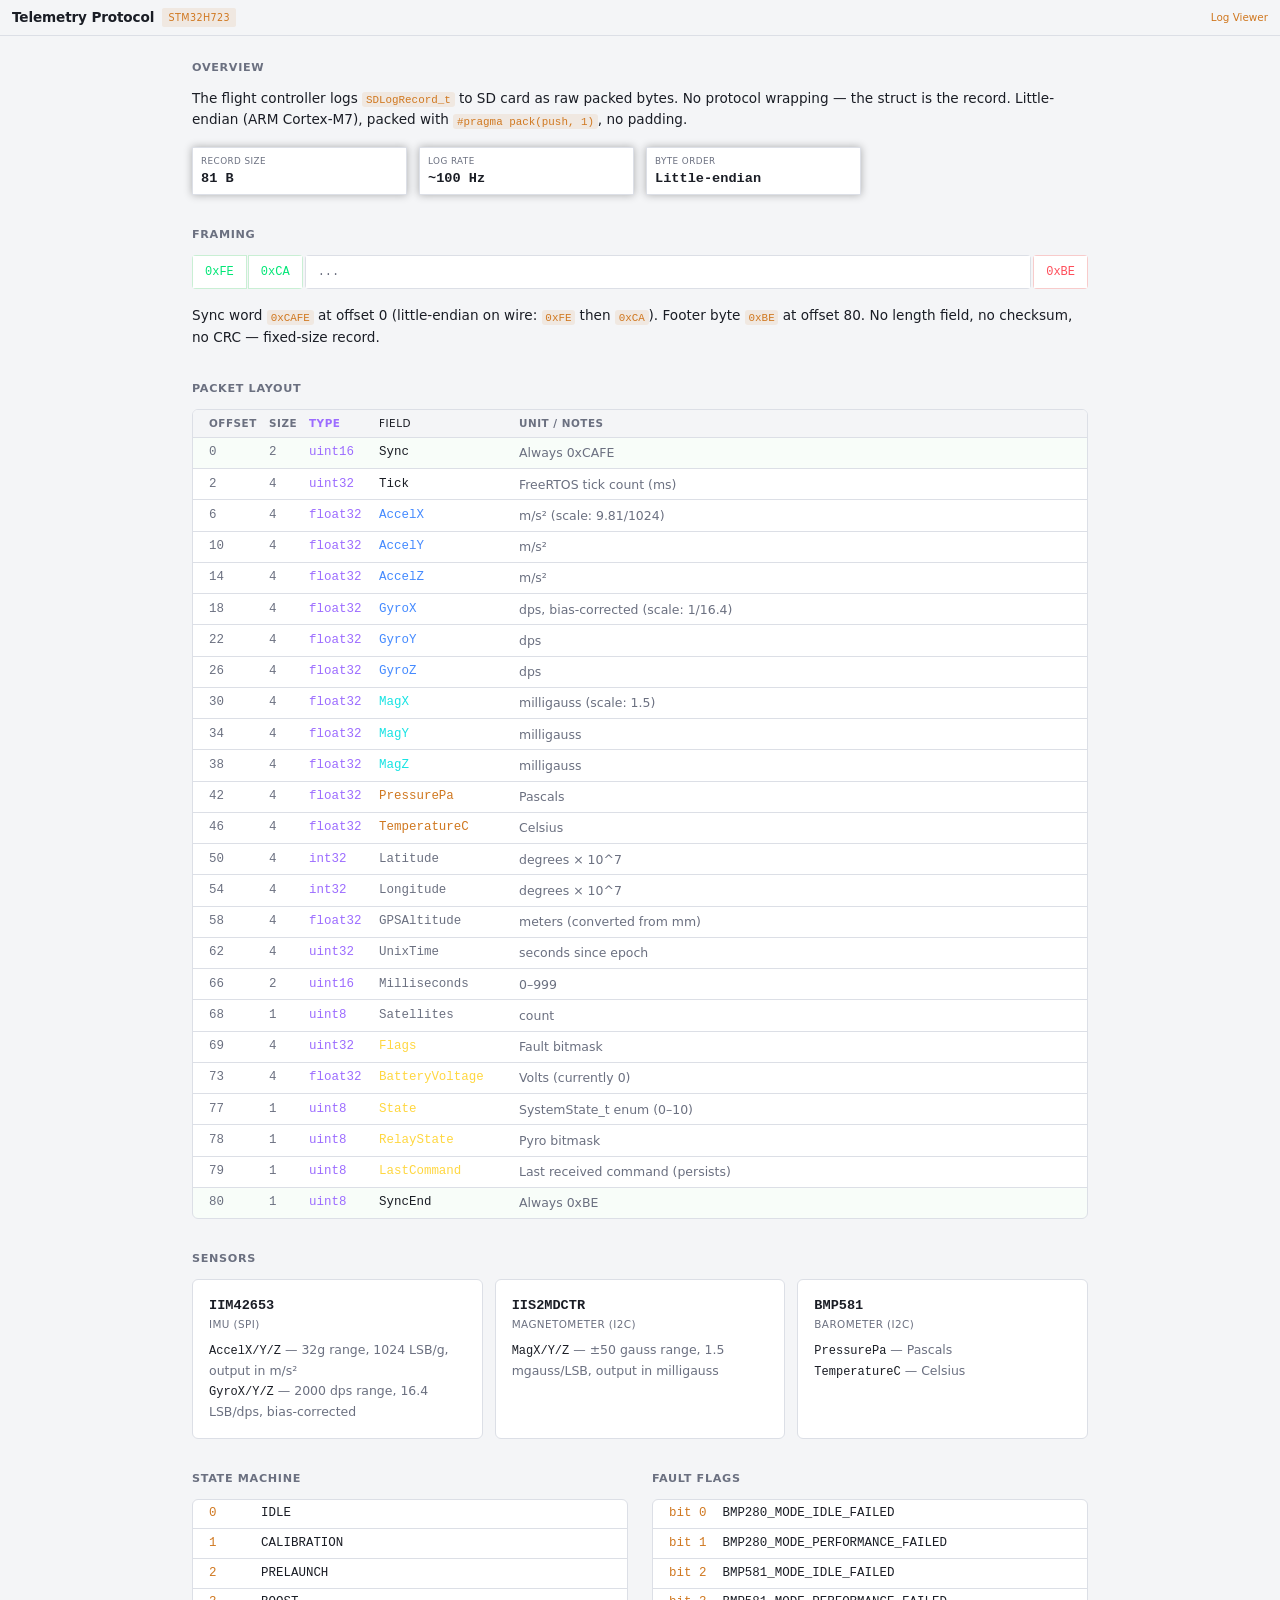
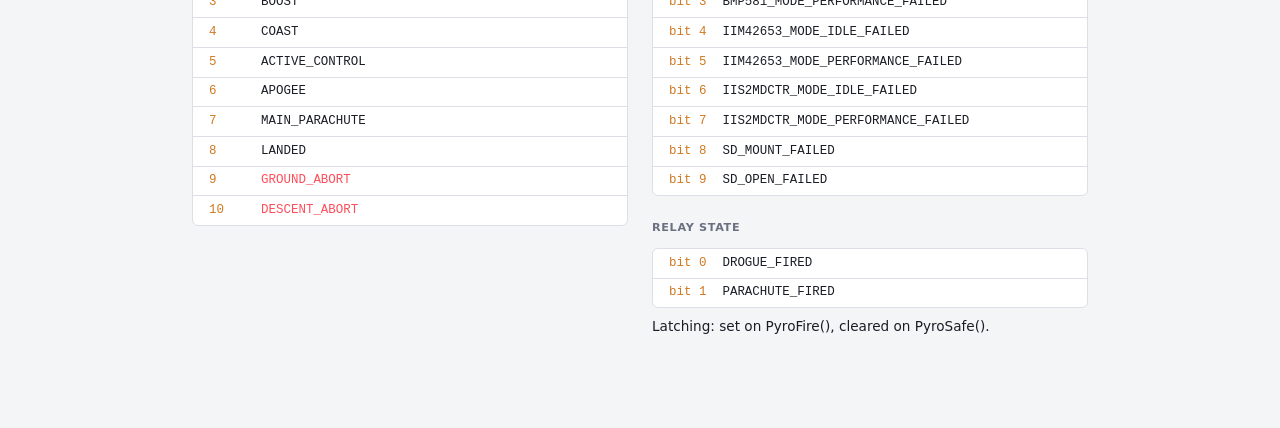
==== commit de1db615: "feat: update names" ====
--- a/docs/protocol.html
+++ b/docs/protocol.html
@@ -111,11 +111,11 @@
             <div class="enum-row"><span class="enum-val">0</span><span class="enum-name">IDLE</span></div>
             <div class="enum-row"><span class="enum-val">1</span><span class="enum-name">CALIBRATION</span></div>
             <div class="enum-row"><span class="enum-val">2</span><span class="enum-name">PRELAUNCH</span></div>
-            <div class="enum-row"><span class="enum-val">3</span><span class="enum-name">BURN</span></div>
-            <div class="enum-row"><span class="enum-val">4</span><span class="enum-name">PASSIVE_BURNOUT</span></div>
-            <div class="enum-row"><span class="enum-val">5</span><span class="enum-name">ACTIVE_BURNOUT</span></div>
+            <div class="enum-row"><span class="enum-val">3</span><span class="enum-name">BOOST</span></div>
+            <div class="enum-row"><span class="enum-val">4</span><span class="enum-name">COAST</span></div>
+            <div class="enum-row"><span class="enum-val">5</span><span class="enum-name">ACTIVE_CONTROL</span></div>
             <div class="enum-row"><span class="enum-val">6</span><span class="enum-name">APOGEE</span></div>
-            <div class="enum-row"><span class="enum-val">7</span><span class="enum-name">PARACHUTE</span></div>
+            <div class="enum-row"><span class="enum-val">7</span><span class="enum-name">MAIN_PARACHUTE</span></div>
             <div class="enum-row"><span class="enum-val">8</span><span class="enum-name">LANDED</span></div>
             <div class="enum-row abort"><span class="enum-val">9</span><span class="enum-name">GROUND_ABORT</span></div>
             <div class="enum-row abort"><span class="enum-val">10</span><span class="enum-name">DESCENT_ABORT</span></div>
--- a/docs/css/style.css
+++ b/docs/css/style.css
@@ -1,22 +1,22 @@
 :root {
-    --bg: #12141a;
-    --surface: #1a1d25;
-    --border: #2a2d38;
-    --text: #e0e2e8;
-    --text-dim: #7a7e8c;
-    --accent: #e89030;
-    --accent-dim: rgba(232, 144, 48, 0.15);
-    --red: #e85454;
-    --green: #4ecb71;
-    --blue: #5b9cf6;
-    --purple: #b07af5;
-    --cyan: #4ec9c9;
-    --yellow: #e8c840;
-    --chart-grid: rgba(255,255,255,0.04);
-    --chart-grid-strong: rgba(255,255,255,0.08);
-    --handle: #e89030;
-    --range-bg: rgba(232, 144, 48, 0.08);
-    --range-active: rgba(232, 144, 48, 0.15);
+    --bg: #050507;
+    --surface: #0c0d10;
+    --border: #303440;
+    --text: #eceef2;
+    --text-dim: #9298a6;
+    --accent: #3b8bff;
+    --accent-dim: rgba(59, 139, 255, 0.1);
+    --red: #ff4d5a;
+    --green: #00e676;
+    --blue: #448aff;
+    --purple: #9c6cff;
+    --cyan: #18e3e3;
+    --yellow: #ffd740;
+    --chart-grid: rgba(255,255,255,0.09);
+    --chart-grid-strong: rgba(255,255,255,0.18);
+    --handle: #3b8bff;
+    --range-bg: rgba(59, 139, 255, 0.06);
+    --range-active: rgba(59, 139, 255, 0.12);
 }
 
 @media (prefers-color-scheme: light) {
@@ -52,109 +52,114 @@
 }
 
 :root[data-theme="dark"] {
-    --bg: #12141a;
-    --surface: #1a1d25;
-    --border: #2a2d38;
-    --text: #e0e2e8;
-    --text-dim: #7a7e8c;
-    --accent: #e89030;
-    --accent-dim: rgba(232, 144, 48, 0.15);
-    --chart-grid: rgba(255,255,255,0.04);
-    --chart-grid-strong: rgba(255,255,255,0.08);
-    --handle: #e89030;
-    --range-bg: rgba(232, 144, 48, 0.08);
-    --range-active: rgba(232, 144, 48, 0.15);
-}
+    --bg: #050507;
+    --surface: #0c0d10;
+    --border: #303440;
+    --text: #eceef2;
+    --text-dim: #9298a6;
+    --accent: #3b8bff;
+    --accent-dim: rgba(59, 139, 255, 0.1);
+    --chart-grid: rgba(255,255,255,0.09);
+    --chart-grid-strong: rgba(255,255,255,0.18);
+    --handle: #3b8bff;
+    --range-bg: rgba(59, 139, 255, 0.06);
+    --range-active: rgba(59, 139, 255, 0.12);
+}
+
+@import url('https://fonts.googleapis.com/css2?family=Inter:wght@400;500;600&family=JetBrains+Mono:wght@400;600&display=swap');
 
 * { margin: 0; padding: 0; box-sizing: border-box; }
 
 body {
-    font-family: -apple-system, BlinkMacSystemFont, 'Segoe UI', system-ui, sans-serif;
+    font-family: 'Inter', -apple-system, BlinkMacSystemFont, 'Segoe UI', system-ui, sans-serif;
     background: var(--bg);
     color: var(--text);
     min-height: 100vh;
-    line-height: 1.5;
+    line-height: 1.4;
 }
 
 .header {
-    padding: 1.25rem 2rem;
+    padding: 0.5rem 0.75rem;
     border-bottom: 1px solid var(--border);
     display: flex;
     align-items: center;
-    gap: 1rem;
-}
-
-.header h1 { font-size: 1rem; font-weight: 600; letter-spacing: -0.01em; }
+    gap: 0.5rem;
+}
+
+.header h1 { font-size: 0.85rem; font-weight: 600; letter-spacing: -0.01em; }
 
 .header .tag {
-    font-size: 0.7rem; font-weight: 500; letter-spacing: 0.04em;
+    font-size: 0.6rem; font-weight: 500; letter-spacing: 0.04em;
     text-transform: uppercase; color: var(--accent);
-    background: var(--accent-dim); padding: 0.2rem 0.5rem; border-radius: 3px;
+    background: var(--accent-dim); padding: 0.15rem 0.4rem; border-radius: 2px;
 }
 
 .header .header-link {
-    font-size: 0.75rem; color: var(--accent); text-decoration: none; font-weight: 500;
+    font-size: 0.65rem; color: var(--accent); text-decoration: none; font-weight: 500;
 }
 .header .header-link:hover { text-decoration: underline; }
 
 .header .file-info {
-    margin-left: auto; font-size: 0.8rem; color: var(--text-dim);
-    font-family: 'SF Mono', 'Cascadia Code', 'Fira Code', monospace;
+    margin-left: auto; font-size: 0.7rem; color: var(--text-dim);
+    font-family: 'JetBrains Mono', 'SF Mono', 'Cascadia Code', monospace;
 }
 
 .drop-zone {
-    margin: 1.5rem 2rem; padding: 3rem 2rem;
-    border: 2px dashed var(--border); border-radius: 8px;
+    margin: 0.5rem 0.5rem; padding: 1.5rem 1rem;
+    border: 2px dashed var(--border); border-radius: 4px;
     text-align: center; cursor: pointer;
     transition: border-color 0.15s, background 0.15s;
 }
 .drop-zone:hover, .drop-zone.dragover { border-color: var(--accent); background: var(--accent-dim); }
-.drop-zone p { color: var(--text-dim); font-size: 0.9rem; }
+.drop-zone p { color: var(--text-dim); font-size: 0.8rem; }
 .drop-zone p strong { color: var(--text); }
 .drop-zone .formats {
-    margin-top: 0.5rem; font-size: 0.75rem; color: var(--text-dim);
-    font-family: 'SF Mono', 'Cascadia Code', 'Fira Code', monospace;
+    margin-top: 0.3rem; font-size: 0.65rem; color: var(--text-dim);
+    font-family: 'JetBrains Mono', 'SF Mono', 'Cascadia Code', monospace;
 }
 
 .stats {
-    display: grid; grid-template-columns: repeat(auto-fit, minmax(140px, 1fr));
-    gap: 0.75rem; margin: 0 2rem 1.5rem;
+    display: grid; grid-template-columns: repeat(auto-fill, minmax(110px, 1fr));
+    gap: 0.35rem; margin: 0.5rem 0.5rem;
 }
 .stat-card {
     background: var(--surface); border: 1px solid var(--border);
-    border-radius: 6px; padding: 0.75rem 1rem;
+    border-radius: 0; padding: 0.4rem 0.5rem;
+    box-shadow: 0 0 8px rgba(0,0,0,0.3);
 }
 .stat-card .label {
-    font-size: 0.65rem; font-weight: 500; letter-spacing: 0.05em;
-    text-transform: uppercase; color: var(--text-dim); margin-bottom: 0.25rem;
+    font-size: 0.55rem; font-weight: 500; letter-spacing: 0.05em;
+    text-transform: uppercase; color: var(--text-dim); margin-bottom: 0.1rem;
 }
 .stat-card .value {
-    font-size: 1.1rem; font-weight: 600;
-    font-family: 'SF Mono', 'Cascadia Code', 'Fira Code', monospace;
+    font-size: 0.85rem; font-weight: 600;
+    font-family: 'JetBrains Mono', 'SF Mono', 'Cascadia Code', monospace;
     font-variant-numeric: tabular-nums;
 }
 
 .range-control {
-    margin: 0 2rem 1rem; padding: 0.75rem 1rem;
-    background: var(--surface); border: 1px solid var(--border); border-radius: 6px;
+    margin: 0 0.5rem 0.35rem; padding: 0.35rem 0.5rem;
+    background: var(--surface); border: 1px solid var(--border); border-radius: 0;
 }
 .range-control .range-label {
-    font-size: 0.65rem; font-weight: 500; letter-spacing: 0.05em;
-    text-transform: uppercase; color: var(--text-dim); margin-bottom: 0.5rem;
+    font-size: 0.55rem; font-weight: 500; letter-spacing: 0.05em;
+    text-transform: uppercase; color: var(--text-dim); margin-bottom: 0.35rem;
     display: flex; justify-content: space-between;
 }
 .range-track {
     position: relative; height: 32px; background: var(--range-bg);
-    border-radius: 4px; cursor: pointer; user-select: none;
+    border-radius: 2px; cursor: pointer; user-select: none;
+    touch-action: none;
 }
 .range-selected {
     position: absolute; top: 0; height: 100%;
-    background: var(--range-active); border-radius: 2px;
+    background: var(--range-active); border-radius: 0;
 }
 .range-handle {
     position: absolute; top: -2px; width: 8px; height: 36px;
-    background: var(--handle); border-radius: 3px; cursor: ew-resize;
+    background: var(--handle); border-radius: 2px; cursor: ew-resize;
     transition: transform 0.05s;
+    touch-action: none;
 }
 .range-handle:hover, .range-handle.active { transform: scaleX(1.4); }
 .range-handle-left { border-top-right-radius: 0; border-bottom-right-radius: 0; }
@@ -165,39 +170,40 @@
 }
 .range-minimap canvas { width: 100%; height: 100%; display: block; }
 
-.charts { padding: 0 2rem 2rem; display: flex; flex-direction: column; gap: 1rem; }
+.charts { padding: 0 0.5rem 0.5rem; display: flex; flex-direction: column; gap: 0.35rem; }
 .chart-container {
     background: var(--surface); border: 1px solid var(--border);
-    border-radius: 6px; padding: 1rem; overflow-x: auto;
+    border-radius: 0; padding: 0.5rem; overflow-x: auto;
     position: relative;
+    box-shadow: 0 0 12px rgba(0,0,0,0.4);
 }
 .chart-container .chart-title {
-    font-size: 0.75rem; font-weight: 600; letter-spacing: 0.03em;
+    font-size: 0.65rem; font-weight: 600; letter-spacing: 0.03em;
     text-transform: uppercase; color: var(--text-dim);
-    margin-bottom: 0.75rem; display: flex; align-items: center; gap: 0.75rem;
-}
-.chart-container .chart-title .legend { display: flex; gap: 0.75rem; font-weight: 400; font-size: 0.65rem; }
-.chart-container .chart-title .legend span { display: flex; align-items: center; gap: 0.3rem; }
-.chart-container .chart-title .legend span::before { content: ''; width: 10px; height: 2px; border-radius: 1px; }
+    margin-bottom: 0.35rem; display: flex; align-items: center; gap: 0.5rem;
+}
+.chart-container .chart-title .legend { display: flex; gap: 0.5rem; font-weight: 400; font-size: 0.55rem; }
+.chart-container .chart-title .legend span { display: flex; align-items: center; gap: 0.2rem; }
+.chart-container .chart-title .legend span::before { content: ''; width: 8px; height: 2px; border-radius: 1px; }
 .legend-x::before { background: var(--red) !important; }
 .legend-y::before { background: var(--green) !important; }
 .legend-z::before { background: var(--blue) !important; }
-.chart-container canvas { width: 100%; height: 180px; display: block; }
+.chart-container canvas { width: 100%; height: 160px; display: block; }
 
 input[type="file"] { display: none; }
 .chart-tooltip {
     position: absolute; pointer-events: none;
     background: var(--surface); border: 1px solid var(--border);
-    border-radius: 4px; padding: 0.35rem 0.5rem;
-    font-size: 0.7rem; font-family: 'SF Mono', 'Cascadia Code', 'Fira Code', monospace;
+    border-radius: 2px; padding: 0.25rem 0.4rem;
+    font-size: 0.6rem; font-family: 'JetBrains Mono', 'SF Mono', 'Cascadia Code', monospace;
     font-variant-numeric: tabular-nums; color: var(--text);
-    white-space: nowrap; z-index: 10; box-shadow: 0 2px 8px rgba(0,0,0,0.2);
+    white-space: nowrap; z-index: 10; box-shadow: 0 4px 16px rgba(0,0,0,0.6);
     transition: opacity 0.08s;
 }
-.chart-tooltip .tt-sample { color: var(--text-dim); margin-bottom: 0.15rem; }
+.chart-tooltip .tt-sample { color: var(--text-dim); margin-bottom: 0.1rem; }
 .chart-tooltip .tt-drop {
-    color: var(--red); font-weight: 600; margin-bottom: 0.15rem;
-}
-.chart-tooltip .tt-row { display: flex; align-items: center; gap: 0.4rem; }
-.chart-tooltip .tt-dot { width: 6px; height: 6px; border-radius: 50%; flex-shrink: 0; }
+    color: var(--red); font-weight: 600; margin-bottom: 0.1rem;
+}
+.chart-tooltip .tt-row { display: flex; align-items: center; gap: 0.3rem; }
+.chart-tooltip .tt-dot { width: 5px; height: 5px; border-radius: 50%; flex-shrink: 0; }
 .hidden { display: none; }
